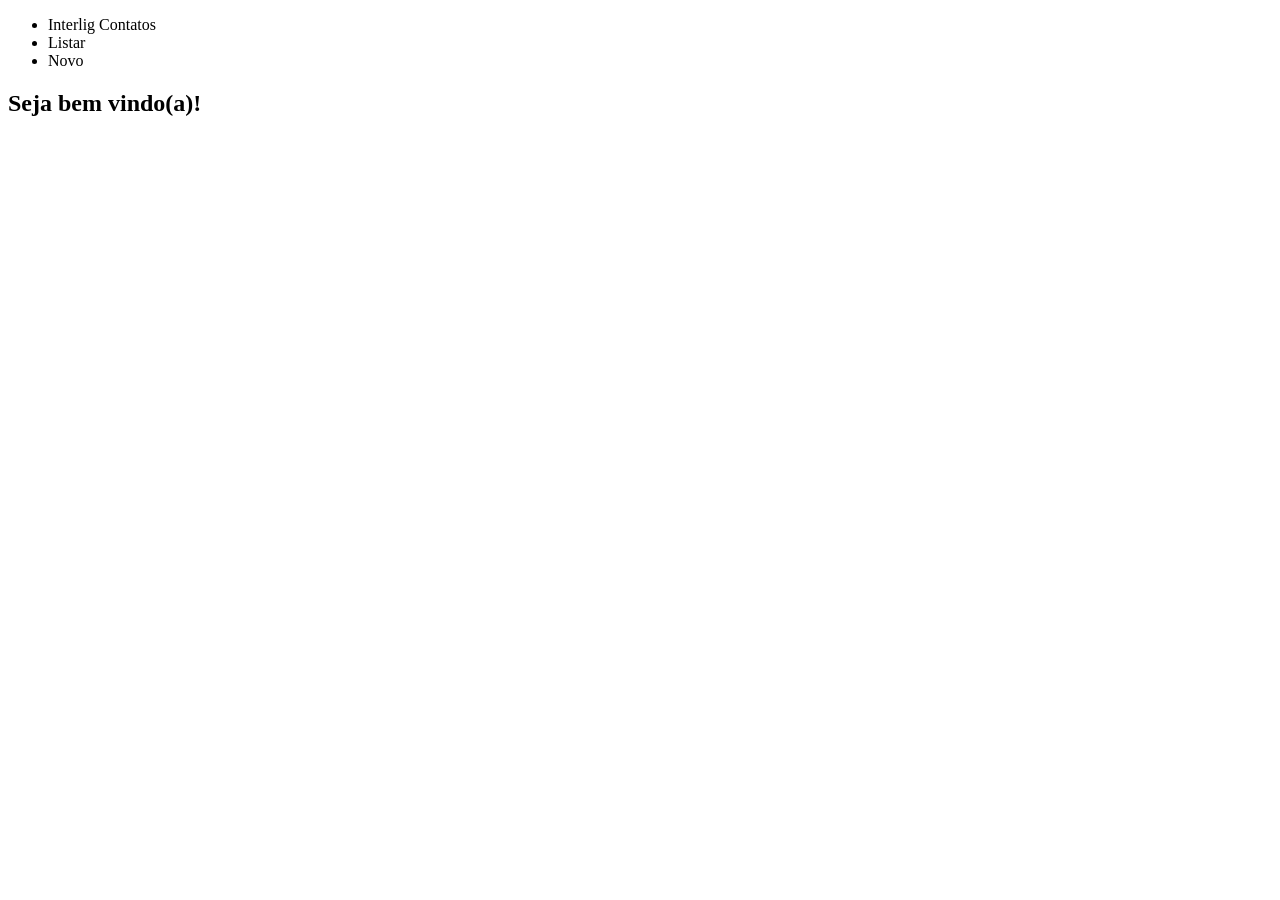
==== src/main/resources/templates/index.html @ c4475840 "Initial commit" ====
<!DOCTYPE html>
<html xmlns="http://www.w3.org/1999/xhtml" 
	xmlns:th="http://www.thymeleaf.org">
<head>

<meta charset="utf-8" />
<meta name="viewport" content="width=device-width"/>

<title>Interlig</title>

<link rel="stylesheet" th:href="@{/css/estilo.css}" />

</head>

<body>
	<header>
		<nav>
			<ul>
				<li><a th:href="@{/}"> Interlig Contatos </a></li>

				<li><a th:href="@{/contatos}"> Listar </a></li>

				<li><a th:href="@{/contatos/novo}"> Novo </a></li>
			</ul>
		</nav>
	</header>
		
	<main>
		<section>
			<h1>Seja bem vindo(a)!</h1>
		</section>
	</main>
</body>

</html>
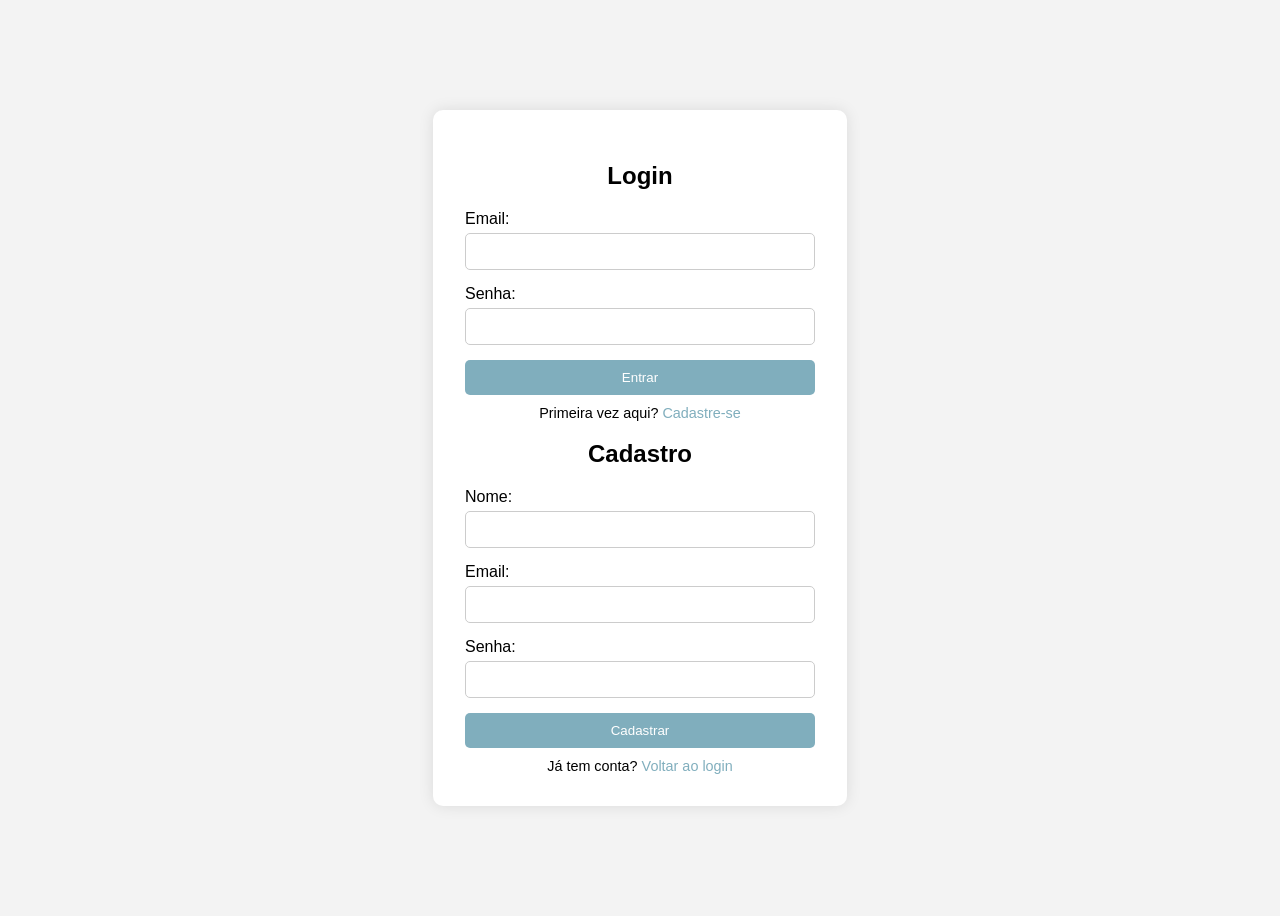
==== commit aee9f793: "Primeiro commit" ====
--- a/src/main/resources/templates/index.html
+++ b/src/main/resources/templates/index.html
@@ -1,35 +1,155 @@
 <!DOCTYPE html>
-<html xmlns="http://www.w3.org/1999/xhtml" 
-	xmlns:th="http://www.thymeleaf.org">
+<html xmlns:th="http://www.thymeleaf.org">
 <head>
+	<meta charset="UTF-8">
+	<title>Login - Sistema de Endereços</title>
+	<link rel="stylesheet" th:href="@{/css/estilo.css}">
+	<style>
+		body {
+          display: flex;
+          justify-content: center;
+          align-items: center;
+          height: 100vh;
+          background-color: #f3f3f3;
+          font-family: 'Josefin Sans', sans-serif;
+        }
 
-<meta charset="utf-8" />
-<meta name="viewport" content="width=device-width"/>
+        .container {
+          background: white;
+          padding: 2rem;
+          border-radius: 10px;
+          box-shadow: 0 0 15px rgba(0, 0, 0, 0.1);
+          width: 350px;
+          position: relative;
+        }
 
-<title>Interlig</title>
+        h2 {
+          text-align: center;
+          margin-bottom: 20px;
+        }
 
-<link rel="stylesheet" th:href="@{/css/estilo.css}" />
+        form {
+          display: flex;
+          flex-direction: column;
+        }
 
+        label {
+          margin-bottom: 5px;
+        }
+
+        input {
+          margin-bottom: 15px;
+          padding: 10px;
+          border-radius: 5px;
+          border: 1px solid #ccc;
+        }
+
+        button {
+          background-color: #80aebd;
+          color: white;
+          border: none;
+          padding: 10px;
+          border-radius: 5px;
+          cursor: pointer;
+        }
+
+        button:hover {
+          background-color: #1A237E;
+        }
+
+        .link-toggle {
+          text-align: center;
+          margin-top: 10px;
+          font-size: 0.9em;
+        }
+
+        .link-toggle a {
+          color: #80aebd;
+          text-decoration: none;
+        }
+
+        .link-toggle a:hover {
+          text-decoration: underline;
+        }
+
+        /* Estilização do Toaster */
+        .toast {
+          position: fixed;
+          top: 20px;
+          right: 20px;
+          color: white;
+          padding: 15px 20px;
+          border-radius: 8px;
+          box-shadow: 0 0 10px rgba(0,0,0,0.2);
+          z-index: 1000;
+          animation: fadeOut 4s forwards;
+        }
+        .toast.success {
+          background-color: #4caf50;
+        }
+        .toast.error {
+          background-color: #f44336;
+        }
+
+        @keyframes fadeOut {
+          0% { opacity: 1; }
+          80% { opacity: 1; }
+          100% { opacity: 0; display: none; }
+        }
+	</style>
 </head>
+<body>
 
-<body>
-	<header>
-		<nav>
-			<ul>
-				<li><a th:href="@{/}"> Interlig Contatos </a></li>
+<!-- Toaster para exibir mensagens -->
+<div th:if="${param.error}" class="toast error">Usuário ou senha inválidos.</div>
+<div th:if="${erroCadastro}" class="toast error" th:text="${erroCadastro}"></div>
+<div th:if="${mensagemCadastro}" class="toast success" th:text="${mensagemCadastro}"></div>
 
-				<li><a th:href="@{/contatos}"> Listar </a></li>
+<div class="container">
+	<!-- Tela de Login -->
+	<div id="loginForm" th:if="${#lists.isEmpty(param.cadastro) and erroCadastro == null}">
+		<h2>Login</h2>
+		<form th:action="@{/usuarios/login}" method="post">
+			<label>Email:</label>
+			<input type="email" name="username" required>
 
-				<li><a th:href="@{/contatos/novo}"> Novo </a></li>
-			</ul>
-		</nav>
-	</header>
-		
-	<main>
-		<section>
-			<h1>Seja bem vindo(a)!</h1>
-		</section>
-	</main>
+			<label>Senha:</label>
+			<input type="password" name="password" required>
+
+			<button type="submit">Entrar</button>
+		</form>
+		<div class="link-toggle">
+			Primeira vez aqui? <a href="?cadastro=true">Cadastre-se</a>
+		</div>
+	</div>
+
+	<!-- Tela de Cadastro -->
+	<!-- Aqui exibimos o cadastro se estiver no modo cadastro ou se existir erro de cadastro -->
+	<div id="cadastroForm" th:if="${!#lists.isEmpty(param.cadastro) or erroCadastro != null}">
+		<h2>Cadastro</h2>
+		<form th:action="@{/usuarios}" method="post">
+			<label>Nome:</label>
+			<input type="text" name="nome" required>
+
+			<label>Email:</label>
+			<input type="email" name="email" required>
+
+			<label>Senha:</label>
+			<input type="password" name="senha" required>
+
+			<button type="submit">Cadastrar</button>
+		</form>
+		<div class="link-toggle">
+			Já tem conta? <a href="/">Voltar ao login</a>
+		</div>
+	</div>
+</div>
+
+<!-- Redirecionamento automático para o login se o cadastro foi bem-sucedido -->
+<script th:if="${mensagemCadastro != null}">
+	setTimeout(function() {
+      window.location.href = '/';
+    }, 4000);
+</script>
 </body>
-
-</html>+</html>
